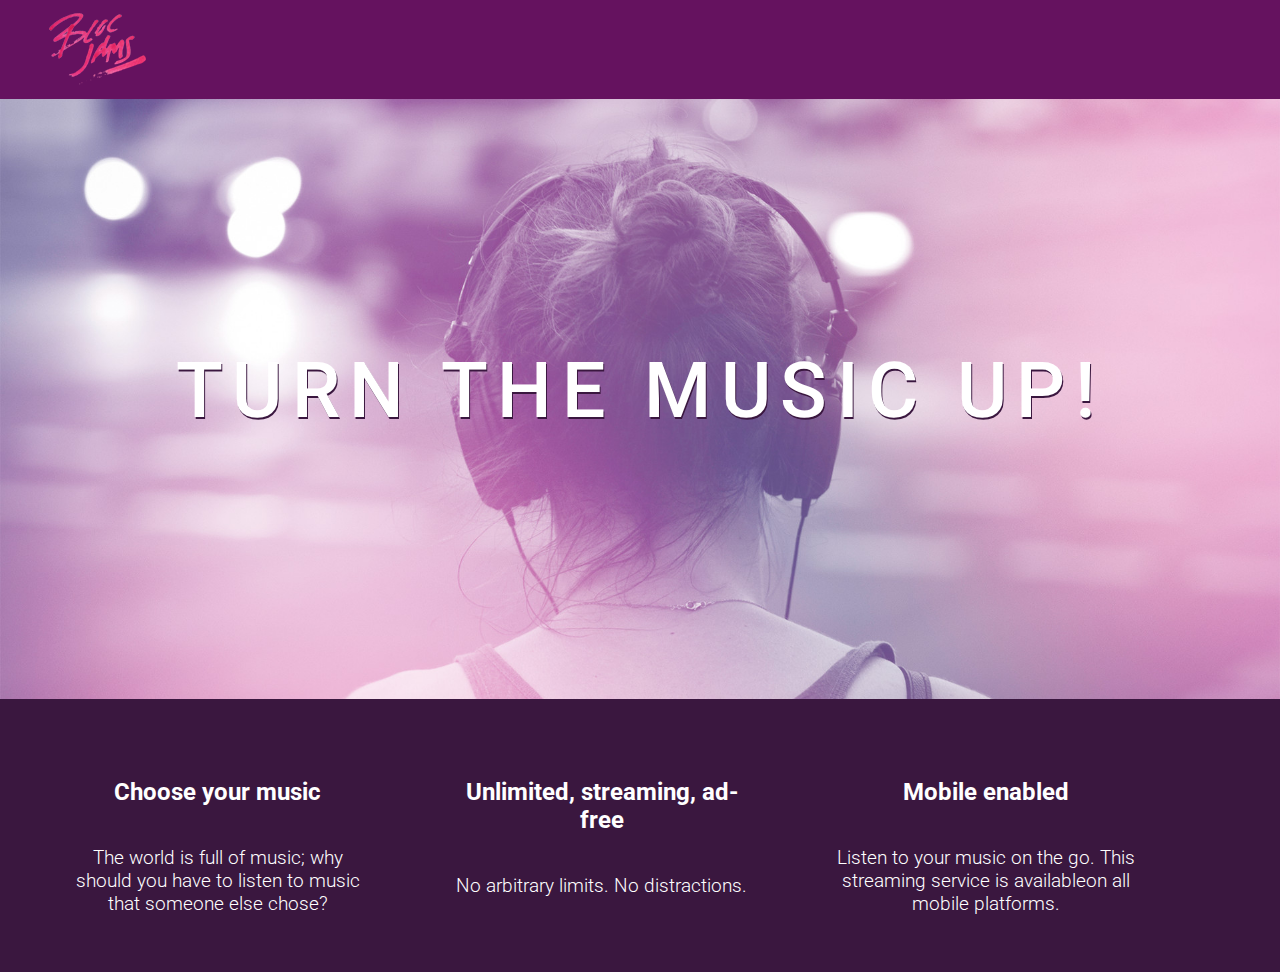
==== index.html @ 1c73dbe9 "Apply clearfix styles" ====
<!DOCTYPE html>
<html>
    <head>
        <title>Bloc Jams</title>
        <meta name="viewport" content="width=device-width, initial-scale=1">
        <link href='https://fonts.googleapis.com/css?family=Roboto:300,500' rel='stylesheet' type='text/css'>
        <link rel="stylesheet" type="text/css" href="http://code.ionicframework.com/ionicons/2.0.1/css/ionicons.min.css">
        <link rel="stylesheet" type="text/css" href="styles/normalize.css">
        <link rel="stylesheet" type="text/css" href="styles/main.css">
        <link rel="stylesheet" type="text/css" href="styles/landing.css">
    </head>
    <body class="landing">
        <nav class="navbar">
            <!-- navigation bar -->
            <img src="assets/images/bloc_jams_logo.png" alt="Bloc Jams logo" class="logo">
        </nav>
        <section class="hero-content">
            <!-- hero content -->
            <h1 class="hero-title">Turn the music up!</h1>
        </section>
        <section class="selling-points container clearfix">
            <!-- selling points -->
            <div class="point column fourth">
                <span class="ion-music-note"></span>
                <h5 class="point-title">Choose your music</h5>
                <p class="point-description">The world is full of music; why should you have to listen to music that someone else chose?</p>
            </div>
            <div class="point column fourth">
                <span class="ion-radio-waves"></span>
                <h5 class="point-title">Unlimited, streaming, ad-free</h5>
                <p class="point-description">No arbitrary limits. No distractions.</p>
            </div>
            <div class="point column fourth">
                <span class="ion-iphone"></span>
                <h5 class="point-title">Mobile enabled</h5>
                <p class="point-description">Listen to your music on the go. This streaming service is availableon all mobile platforms.</p>
            </div>
        </section>
    </body>
</html>
---- styles/main.css ----
*. *::before, *::after {
    -mox-box-sizing: border-box;
    -webkit-box-sizing: border-box;
    box-sizing: border-box;
}

html {
  height: 100%;
  font-size: 100%;
}

body {
  font-family: 'Roboto', sans-serif;
  font-weight: 300;
  color: white;
  min-height: 100%;
}

.navbar {
  padding: 0.5rem;
  background-color: rgb(101,18,95);
}

.navbar .logo {
  position: relative;
  left: 2rem;
}

.container {
    margin: 0 auto;
    max-width: 64rem;
}

/* Medium and small screens (640px) */
@media (min-width: 640px) {
    html { font-size: 112%; }
    
    .column {
        float: left;
        padding-left: 1rem;
        padding-right: 1rem;
    }
    .column.full { width: 100%; }
    .column.two-thirds { width: 66.7%; }
    .column.half { width: 50%; }
    .column.third { width: 33.3%; }
    .column.fourth { width: 25%; }
    .column.flow-opposite { float: right; }
}

/* Large screens (1024px) */
@media (min-width: 1024px) {
    html { font-size: 120%; }
}

.clearfix::before,
.clearfix::after {
    content: " ";
    display: table;
}

.clearfix::after {
    clear: both;
}
---- styles/landing.css ----
body.landing {
  background-color: rgb(58,23,63);
}

.hero-content {
  position: relative;
  min-height: 600px;
  background-image: url(../assets/images/bloc_jams_bg.jpg);
  background-repeat: no-repeat;
  background-position: center center;
  background-size: cover;
}

.hero-content .hero-title {
  position: absolute;
  top: 40%;
  -webkit-transform: translateY(-50%);
  -moz-transform: translateY(-50%);
  -ms-transform: translateY(-50%);
  transform: translateY(-50%);
  width: 100%;
  text-align: center;
  font-size: 4rem;
  text-transform: uppercase;
  letter-spacing: 0.5rem;
  text-shadow: 1px 2px 0px rgb(58,23,63);
}

.hero-title {
  font-weight: 500;
}

.selling-points {
  position: relative;
}

.point {
  position: relative;
  padding: 2rem;
  text-align: center;
}

.point .point-title {
  font-size: 1.25rem;
}

.ion-music-note,
.ion-radio-waves,
.ion-iphone {
  color: rgb(233,50,117);
  font-size: 5rem;
}
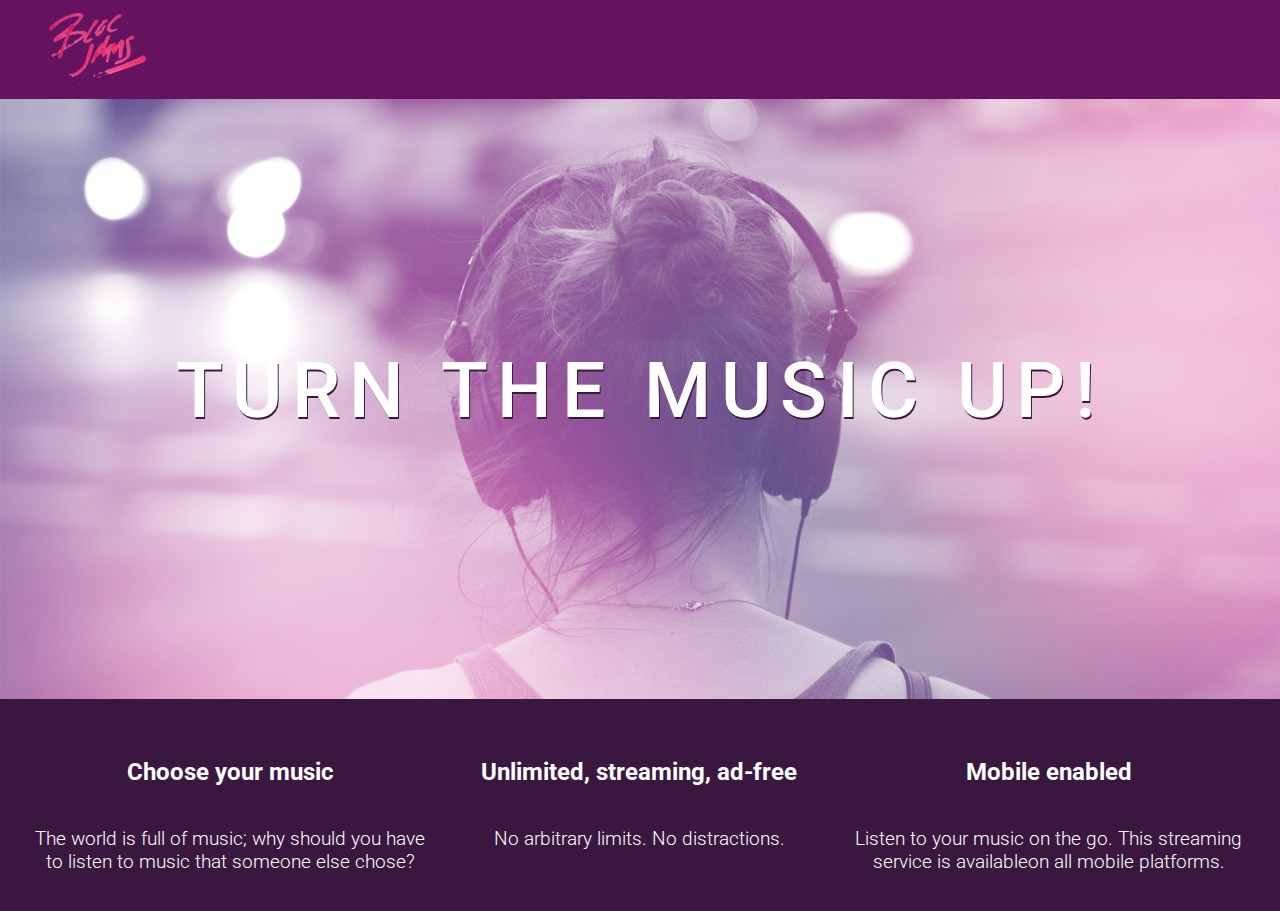
==== commit bf62098b: "Change column widths on landing page" ====
--- a/index.html
+++ b/index.html
@@ -20,17 +20,17 @@
         </section>
         <section class="selling-points container clearfix">
             <!-- selling points -->
-            <div class="point column fourth">
+            <div class="point column third">
                 <span class="ion-music-note"></span>
                 <h5 class="point-title">Choose your music</h5>
                 <p class="point-description">The world is full of music; why should you have to listen to music that someone else chose?</p>
             </div>
-            <div class="point column fourth">
+            <div class="point column third">
                 <span class="ion-radio-waves"></span>
                 <h5 class="point-title">Unlimited, streaming, ad-free</h5>
                 <p class="point-description">No arbitrary limits. No distractions.</p>
             </div>
-            <div class="point column fourth">
+            <div class="point column third">
                 <span class="ion-iphone"></span>
                 <h5 class="point-title">Mobile enabled</h5>
                 <p class="point-description">Listen to your music on the go. This streaming service is availableon all mobile platforms.</p>
--- a/styles/main.css
+++ b/styles/main.css
@@ -37,8 +37,6 @@
     
     .column {
         float: left;
-        padding-left: 1rem;
-        padding-right: 1rem;
     }
     .column.full { width: 100%; }
     .column.two-thirds { width: 66.7%; }
--- a/styles/landing.css
+++ b/styles/landing.css
@@ -36,7 +36,7 @@
 
 .point {
   position: relative;
-  padding: 2rem;
+  padding: 1rem 0rem 1rem;
   text-align: center;
 }
 
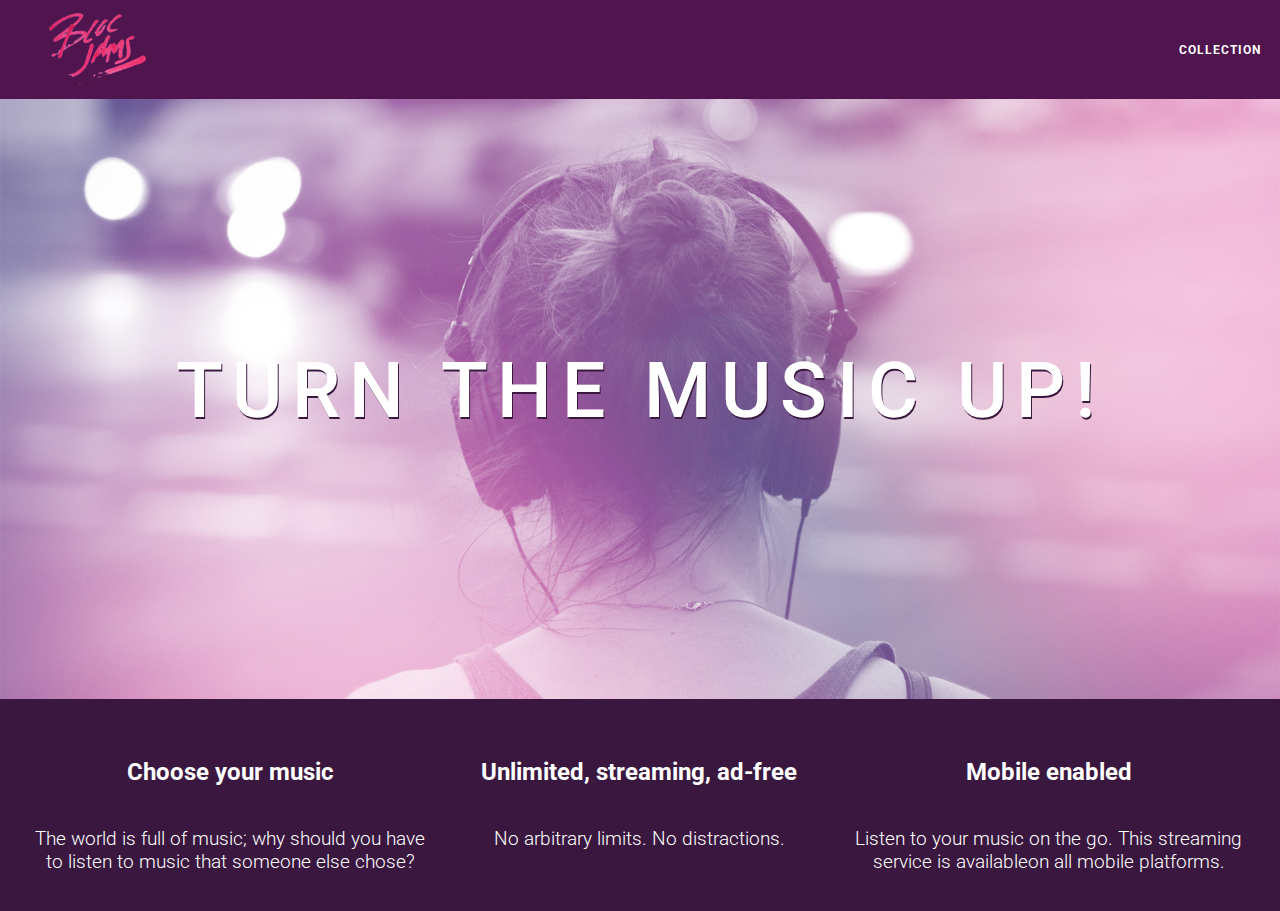
==== commit a9eb3f40: "Add collection view html and css" ====
--- a/index.html
+++ b/index.html
@@ -12,7 +12,12 @@
     <body class="landing">
         <nav class="navbar">
             <!-- navigation bar -->
-            <img src="assets/images/bloc_jams_logo.png" alt="Bloc Jams logo" class="logo">
+            <a href="index.html" class="logo">
+                <img src="assets/images/bloc_jams_logo.png" alt="bloc jams logo">
+            </a>
+            <div class="links-container">
+                <a href="collection.html" class="navbar-link">collection</a>
+            </div>
         </nav>
         <section class="hero-content">
             <!-- hero content -->
--- a/styles/main.css
+++ b/styles/main.css
@@ -17,13 +17,46 @@
 }
 
 .navbar {
+    position: relative;
   padding: 0.5rem;
-  background-color: rgb(101,18,95);
+  background-color: rgba(101,18,95,0.5);
+    z-index: 1;
 }
 
 .navbar .logo {
   position: relative;
   left: 2rem;
+    cursor: pointer;
+}
+
+.navbar .links-container {
+    display: table;
+    position: absolute;
+    top: 0;
+    right: 0;
+    height: 100px;
+    color: white;
+    text-decoration: none;
+}
+
+.links-container .navbar-link {
+    display: table-cell;
+    position: relative;
+    height: 100%;
+    padding-left: 1rem;
+    padding-right: 1rem;
+    vertical-align: middle;
+    color: white;
+    font-size: 0.625rem;
+    letter-spacing: 0.05rem;
+    font-weight: 700;
+    text-transform: uppercase;
+    text-decoration: none;
+    cursor: pointer;
+}
+
+.links-container .navbar-link:hover {
+    color: rgb(233,50,117);
 }
 
 .container {
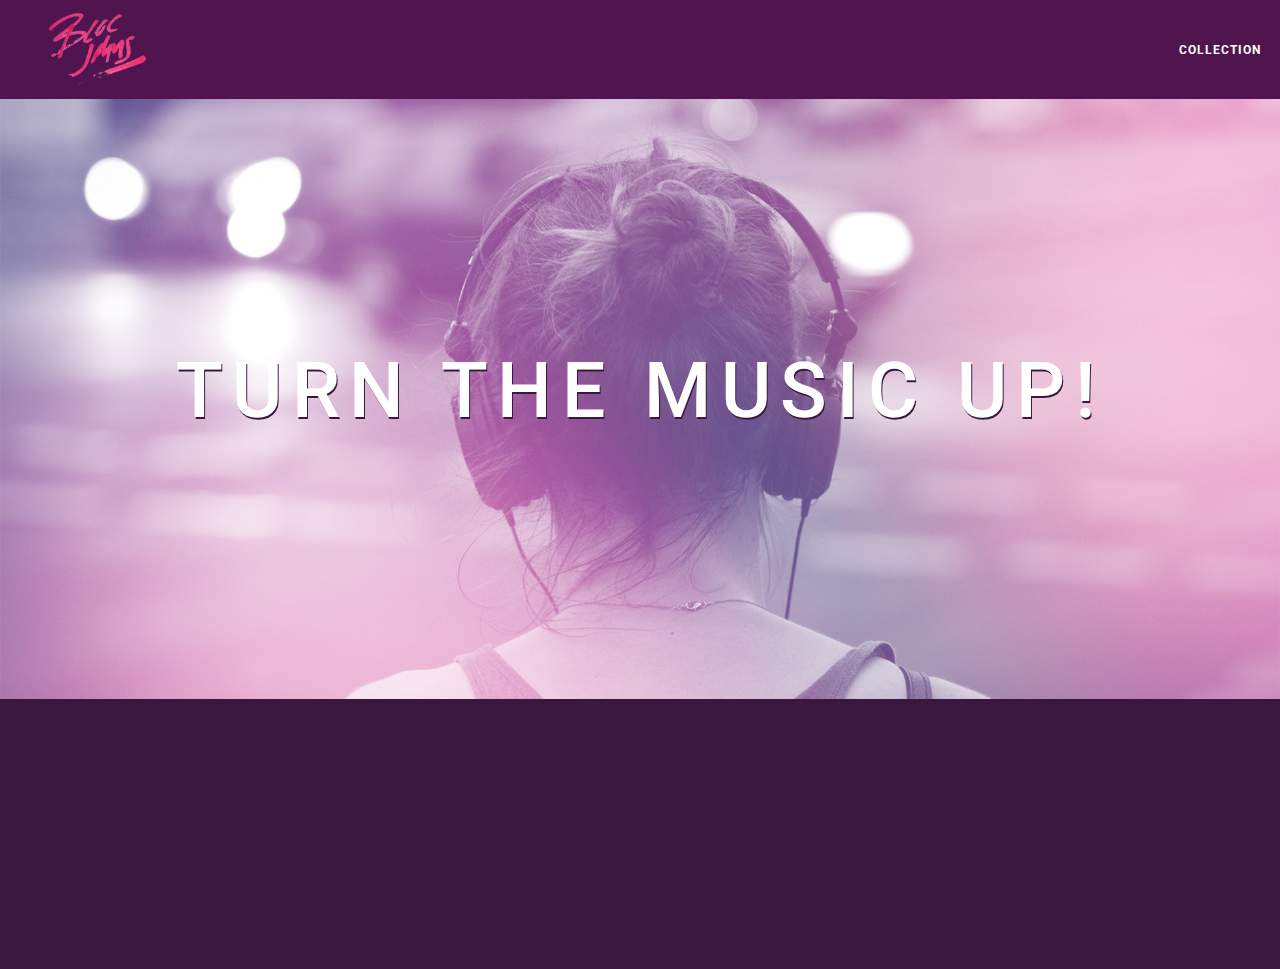
==== commit 4a44e4dd: "Link JS file to landing page" ====
--- a/index.html
+++ b/index.html
@@ -41,5 +41,6 @@
                 <p class="point-description">Listen to your music on the go. This streaming service is availableon all mobile platforms.</p>
             </div>
         </section>
+      <script src="scripts/landing.js"></script>
     </body>
 </html>
--- a/styles/main.css
+++ b/styles/main.css
@@ -64,6 +64,10 @@
     max-width: 64rem;
 }
 
+.container.narrow {
+    max-width: 56rem;
+}
+
 /* Medium and small screens (640px) */
 @media (min-width: 640px) {
     html { font-size: 112%; }
--- a/styles/landing.css
+++ b/styles/landing.css
@@ -38,6 +38,16 @@
   position: relative;
   padding: 1rem 0rem 1rem;
   text-align: center;
+  opacity: 0;
+  -webkit-transform: scaleX(0.9) translateY(3rem);
+  -moz-transform: scaleX(0.9) translateY(3rem);
+  transform: scaleX(0.9) translateY(3rem);
+  -webkit-transition: all 0.25s ease-in-out;
+  -moz-transition: all 0.25s ease-in-out;
+  transition: all 0.25s ease-in-out;
+  -webkit-transition-delay: 0.2s;
+  -moz-transition-delay: 0.2s;
+  transition-delay: 0.2s;
 }
 
 .point .point-title {
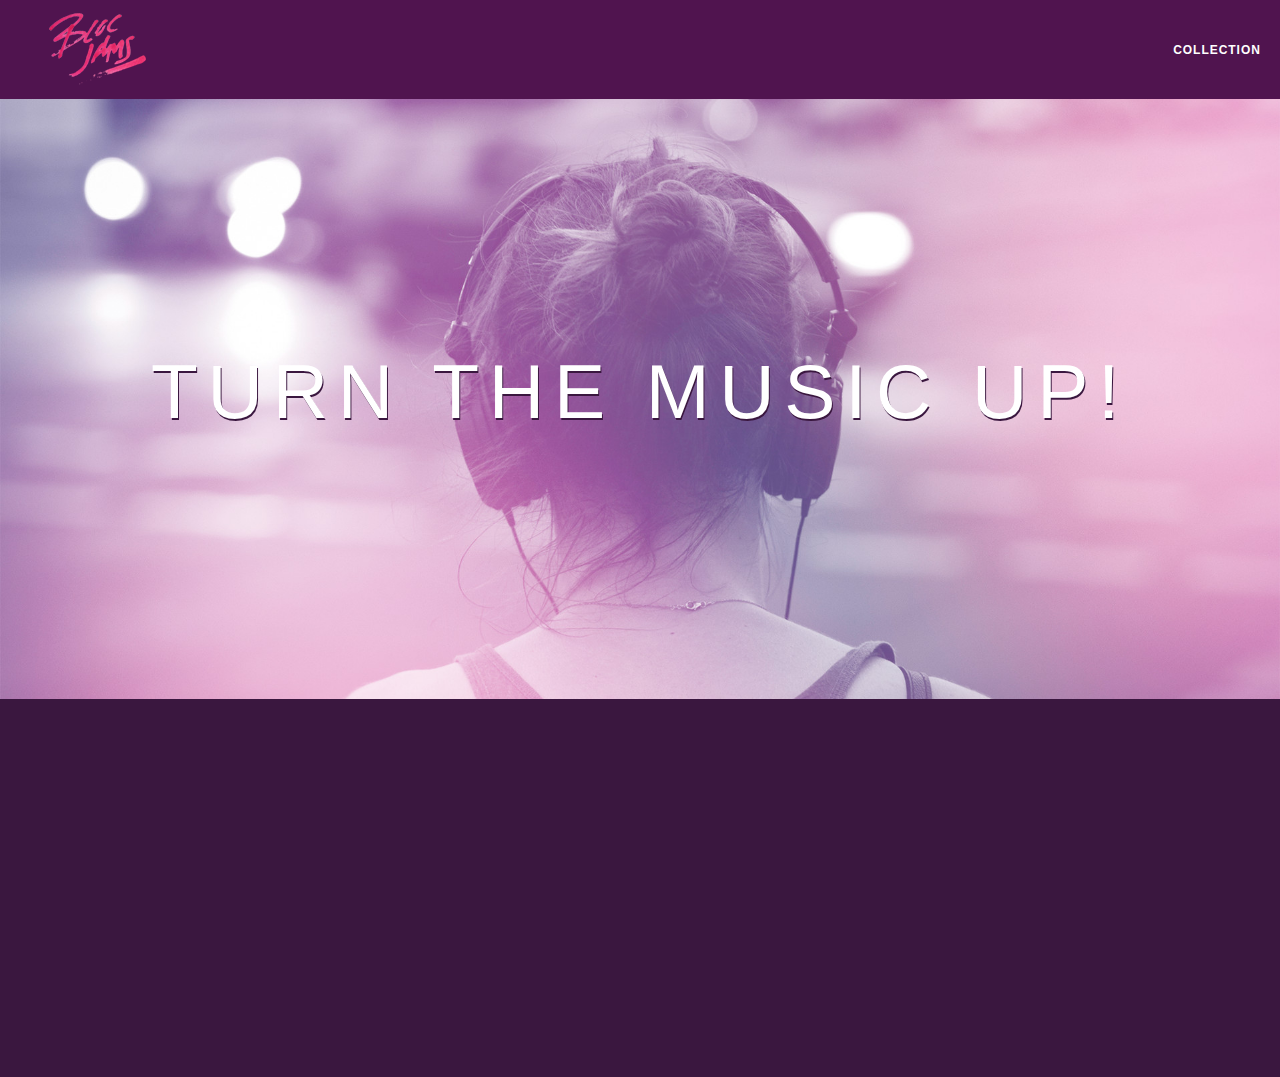
==== commit ca404211: "Update rel links in views" ====
--- a/index.html
+++ b/index.html
@@ -3,8 +3,8 @@
     <head>
         <title>Bloc Jams</title>
         <meta name="viewport" content="width=device-width, initial-scale=1">
-        <link href='https://fonts.googleapis.com/css?family=Roboto:300,500' rel='stylesheet' type='text/css'>
-        <link rel="stylesheet" type="text/css" href="http://code.ionicframework.com/ionicons/2.0.1/css/ionicons.min.css">
+        <link rel="stylesheet" type="text/css" href="styles/fonts.css">
+        <link rel="stylesheet" type="text/css" href="styles/ionicons.min.css">
         <link rel="stylesheet" type="text/css" href="styles/normalize.css">
         <link rel="stylesheet" type="text/css" href="styles/main.css">
         <link rel="stylesheet" type="text/css" href="styles/landing.css">
@@ -41,6 +41,7 @@
                 <p class="point-description">Listen to your music on the go. This streaming service is availableon all mobile platforms.</p>
             </div>
         </section>
-      <script src="scripts/landing.js"></script>
+        <script src='scripts/jquery.min.js'></script>
+        <script src="scripts/landing.js"></script>
     </body>
 </html>
--- a/styles/fonts.css
+++ b/styles/fonts.css
@@ -0,0 +1,280 @@
+/* cyrillic-ext */
+@font-face {
+  font-family: 'Open Sans';
+  font-style: normal;
+  font-weight: 300;
+  src: local('Open Sans Light'), local('OpenSans-Light'), url(https://fonts.gstatic.com/s/opensans/v13/DXI1ORHCpsQm3Vp6mXoaTa-j2U0lmluP9RWlSytm3ho.woff2) format('woff2');
+  unicode-range: U+0460-052F, U+20B4, U+2DE0-2DFF, U+A640-A69F;
+}
+/* cyrillic */
+@font-face {
+  font-family: 'Open Sans';
+  font-style: normal;
+  font-weight: 300;
+  src: local('Open Sans Light'), local('OpenSans-Light'), url(https://fonts.gstatic.com/s/opensans/v13/DXI1ORHCpsQm3Vp6mXoaTZX5f-9o1vgP2EXwfjgl7AY.woff2) format('woff2');
+  unicode-range: U+0400-045F, U+0490-0491, U+04B0-04B1, U+2116;
+}
+/* greek-ext */
+@font-face {
+  font-family: 'Open Sans';
+  font-style: normal;
+  font-weight: 300;
+  src: local('Open Sans Light'), local('OpenSans-Light'), url(https://fonts.gstatic.com/s/opensans/v13/DXI1ORHCpsQm3Vp6mXoaTRWV49_lSm1NYrwo-zkhivY.woff2) format('woff2');
+  unicode-range: U+1F00-1FFF;
+}
+/* greek */
+@font-face {
+  font-family: 'Open Sans';
+  font-style: normal;
+  font-weight: 300;
+  src: local('Open Sans Light'), local('OpenSans-Light'), url(https://fonts.gstatic.com/s/opensans/v13/DXI1ORHCpsQm3Vp6mXoaTaaRobkAwv3vxw3jMhVENGA.woff2) format('woff2');
+  unicode-range: U+0370-03FF;
+}
+/* vietnamese */
+@font-face {
+  font-family: 'Open Sans';
+  font-style: normal;
+  font-weight: 300;
+  src: local('Open Sans Light'), local('OpenSans-Light'), url(https://fonts.gstatic.com/s/opensans/v13/DXI1ORHCpsQm3Vp6mXoaTf8zf_FOSsgRmwsS7Aa9k2w.woff2) format('woff2');
+  unicode-range: U+0102-0103, U+1EA0-1EF9, U+20AB;
+}
+/* latin-ext */
+@font-face {
+  font-family: 'Open Sans';
+  font-style: normal;
+  font-weight: 300;
+  src: local('Open Sans Light'), local('OpenSans-Light'), url(https://fonts.gstatic.com/s/opensans/v13/DXI1ORHCpsQm3Vp6mXoaTT0LW-43aMEzIO6XUTLjad8.woff2) format('woff2');
+  unicode-range: U+0100-024F, U+1E00-1EFF, U+20A0-20AB, U+20AD-20CF, U+2C60-2C7F, U+A720-A7FF;
+}
+/* latin */
+@font-face {
+  font-family: 'Open Sans';
+  font-style: normal;
+  font-weight: 300;
+  src: local('Open Sans Light'), local('OpenSans-Light'), url(https://fonts.gstatic.com/s/opensans/v13/DXI1ORHCpsQm3Vp6mXoaTegdm0LZdjqr5-oayXSOefg.woff2) format('woff2');
+  unicode-range: U+0000-00FF, U+0131, U+0152-0153, U+02C6, U+02DA, U+02DC, U+2000-206F, U+2074, U+20AC, U+2212, U+2215;
+}
+/* cyrillic-ext */
+@font-face {
+  font-family: 'Open Sans';
+  font-style: normal;
+  font-weight: 400;
+  src: local('Open Sans'), local('OpenSans'), url(https://fonts.gstatic.com/s/opensans/v13/K88pR3goAWT7BTt32Z01mxJtnKITppOI_IvcXXDNrsc.woff2) format('woff2');
+  unicode-range: U+0460-052F, U+20B4, U+2DE0-2DFF, U+A640-A69F;
+}
+/* cyrillic */
+@font-face {
+  font-family: 'Open Sans';
+  font-style: normal;
+  font-weight: 400;
+  src: local('Open Sans'), local('OpenSans'), url(https://fonts.gstatic.com/s/opensans/v13/RjgO7rYTmqiVp7vzi-Q5URJtnKITppOI_IvcXXDNrsc.woff2) format('woff2');
+  unicode-range: U+0400-045F, U+0490-0491, U+04B0-04B1, U+2116;
+}
+/* greek-ext */
+@font-face {
+  font-family: 'Open Sans';
+  font-style: normal;
+  font-weight: 400;
+  src: local('Open Sans'), local('OpenSans'), url(https://fonts.gstatic.com/s/opensans/v13/LWCjsQkB6EMdfHrEVqA1KRJtnKITppOI_IvcXXDNrsc.woff2) format('woff2');
+  unicode-range: U+1F00-1FFF;
+}
+/* greek */
+@font-face {
+  font-family: 'Open Sans';
+  font-style: normal;
+  font-weight: 400;
+  src: local('Open Sans'), local('OpenSans'), url(https://fonts.gstatic.com/s/opensans/v13/xozscpT2726on7jbcb_pAhJtnKITppOI_IvcXXDNrsc.woff2) format('woff2');
+  unicode-range: U+0370-03FF;
+}
+/* vietnamese */
+@font-face {
+  font-family: 'Open Sans';
+  font-style: normal;
+  font-weight: 400;
+  src: local('Open Sans'), local('OpenSans'), url(https://fonts.gstatic.com/s/opensans/v13/59ZRklaO5bWGqF5A9baEERJtnKITppOI_IvcXXDNrsc.woff2) format('woff2');
+  unicode-range: U+0102-0103, U+1EA0-1EF9, U+20AB;
+}
+/* latin-ext */
+@font-face {
+  font-family: 'Open Sans';
+  font-style: normal;
+  font-weight: 400;
+  src: local('Open Sans'), local('OpenSans'), url(https://fonts.gstatic.com/s/opensans/v13/u-WUoqrET9fUeobQW7jkRRJtnKITppOI_IvcXXDNrsc.woff2) format('woff2');
+  unicode-range: U+0100-024F, U+1E00-1EFF, U+20A0-20AB, U+20AD-20CF, U+2C60-2C7F, U+A720-A7FF;
+}
+/* latin */
+@font-face {
+  font-family: 'Open Sans';
+  font-style: normal;
+  font-weight: 400;
+  src: local('Open Sans'), local('OpenSans'), url(https://fonts.gstatic.com/s/opensans/v13/cJZKeOuBrn4kERxqtaUH3VtXRa8TVwTICgirnJhmVJw.woff2) format('woff2');
+  unicode-range: U+0000-00FF, U+0131, U+0152-0153, U+02C6, U+02DA, U+02DC, U+2000-206F, U+2074, U+20AC, U+2212, U+2215;
+}
+/* cyrillic-ext */
+@font-face {
+  font-family: 'Open Sans';
+  font-style: normal;
+  font-weight: 600;
+  src: local('Open Sans Semibold'), local('OpenSans-Semibold'), url(https://fonts.gstatic.com/s/opensans/v13/MTP_ySUJH_bn48VBG8sNSq-j2U0lmluP9RWlSytm3ho.woff2) format('woff2');
+  unicode-range: U+0460-052F, U+20B4, U+2DE0-2DFF, U+A640-A69F;
+}
+/* cyrillic */
+@font-face {
+  font-family: 'Open Sans';
+  font-style: normal;
+  font-weight: 600;
+  src: local('Open Sans Semibold'), local('OpenSans-Semibold'), url(https://fonts.gstatic.com/s/opensans/v13/MTP_ySUJH_bn48VBG8sNSpX5f-9o1vgP2EXwfjgl7AY.woff2) format('woff2');
+  unicode-range: U+0400-045F, U+0490-0491, U+04B0-04B1, U+2116;
+}
+/* greek-ext */
+@font-face {
+  font-family: 'Open Sans';
+  font-style: normal;
+  font-weight: 600;
+  src: local('Open Sans Semibold'), local('OpenSans-Semibold'), url(https://fonts.gstatic.com/s/opensans/v13/MTP_ySUJH_bn48VBG8sNShWV49_lSm1NYrwo-zkhivY.woff2) format('woff2');
+  unicode-range: U+1F00-1FFF;
+}
+/* greek */
+@font-face {
+  font-family: 'Open Sans';
+  font-style: normal;
+  font-weight: 600;
+  src: local('Open Sans Semibold'), local('OpenSans-Semibold'), url(https://fonts.gstatic.com/s/opensans/v13/MTP_ySUJH_bn48VBG8sNSqaRobkAwv3vxw3jMhVENGA.woff2) format('woff2');
+  unicode-range: U+0370-03FF;
+}
+/* vietnamese */
+@font-face {
+  font-family: 'Open Sans';
+  font-style: normal;
+  font-weight: 600;
+  src: local('Open Sans Semibold'), local('OpenSans-Semibold'), url(https://fonts.gstatic.com/s/opensans/v13/MTP_ySUJH_bn48VBG8sNSv8zf_FOSsgRmwsS7Aa9k2w.woff2) format('woff2');
+  unicode-range: U+0102-0103, U+1EA0-1EF9, U+20AB;
+}
+/* latin-ext */
+@font-face {
+  font-family: 'Open Sans';
+  font-style: normal;
+  font-weight: 600;
+  src: local('Open Sans Semibold'), local('OpenSans-Semibold'), url(https://fonts.gstatic.com/s/opensans/v13/MTP_ySUJH_bn48VBG8sNSj0LW-43aMEzIO6XUTLjad8.woff2) format('woff2');
+  unicode-range: U+0100-024F, U+1E00-1EFF, U+20A0-20AB, U+20AD-20CF, U+2C60-2C7F, U+A720-A7FF;
+}
+/* latin */
+@font-face {
+  font-family: 'Open Sans';
+  font-style: normal;
+  font-weight: 600;
+  src: local('Open Sans Semibold'), local('OpenSans-Semibold'), url(https://fonts.gstatic.com/s/opensans/v13/MTP_ySUJH_bn48VBG8sNSugdm0LZdjqr5-oayXSOefg.woff2) format('woff2');
+  unicode-range: U+0000-00FF, U+0131, U+0152-0153, U+02C6, U+02DA, U+02DC, U+2000-206F, U+2074, U+20AC, U+2212, U+2215;
+}
+/* cyrillic-ext */
+@font-face {
+  font-family: 'Open Sans';
+  font-style: normal;
+  font-weight: 700;
+  src: local('Open Sans Bold'), local('OpenSans-Bold'), url(https://fonts.gstatic.com/s/opensans/v13/k3k702ZOKiLJc3WVjuplzK-j2U0lmluP9RWlSytm3ho.woff2) format('woff2');
+  unicode-range: U+0460-052F, U+20B4, U+2DE0-2DFF, U+A640-A69F;
+}
+/* cyrillic */
+@font-face {
+  font-family: 'Open Sans';
+  font-style: normal;
+  font-weight: 700;
+  src: local('Open Sans Bold'), local('OpenSans-Bold'), url(https://fonts.gstatic.com/s/opensans/v13/k3k702ZOKiLJc3WVjuplzJX5f-9o1vgP2EXwfjgl7AY.woff2) format('woff2');
+  unicode-range: U+0400-045F, U+0490-0491, U+04B0-04B1, U+2116;
+}
+/* greek-ext */
+@font-face {
+  font-family: 'Open Sans';
+  font-style: normal;
+  font-weight: 700;
+  src: local('Open Sans Bold'), local('OpenSans-Bold'), url(https://fonts.gstatic.com/s/opensans/v13/k3k702ZOKiLJc3WVjuplzBWV49_lSm1NYrwo-zkhivY.woff2) format('woff2');
+  unicode-range: U+1F00-1FFF;
+}
+/* greek */
+@font-face {
+  font-family: 'Open Sans';
+  font-style: normal;
+  font-weight: 700;
+  src: local('Open Sans Bold'), local('OpenSans-Bold'), url(https://fonts.gstatic.com/s/opensans/v13/k3k702ZOKiLJc3WVjuplzKaRobkAwv3vxw3jMhVENGA.woff2) format('woff2');
+  unicode-range: U+0370-03FF;
+}
+/* vietnamese */
+@font-face {
+  font-family: 'Open Sans';
+  font-style: normal;
+  font-weight: 700;
+  src: local('Open Sans Bold'), local('OpenSans-Bold'), url(https://fonts.gstatic.com/s/opensans/v13/k3k702ZOKiLJc3WVjuplzP8zf_FOSsgRmwsS7Aa9k2w.woff2) format('woff2');
+  unicode-range: U+0102-0103, U+1EA0-1EF9, U+20AB;
+}
+/* latin-ext */
+@font-face {
+  font-family: 'Open Sans';
+  font-style: normal;
+  font-weight: 700;
+  src: local('Open Sans Bold'), local('OpenSans-Bold'), url(https://fonts.gstatic.com/s/opensans/v13/k3k702ZOKiLJc3WVjuplzD0LW-43aMEzIO6XUTLjad8.woff2) format('woff2');
+  unicode-range: U+0100-024F, U+1E00-1EFF, U+20A0-20AB, U+20AD-20CF, U+2C60-2C7F, U+A720-A7FF;
+}
+/* latin */
+@font-face {
+  font-family: 'Open Sans';
+  font-style: normal;
+  font-weight: 700;
+  src: local('Open Sans Bold'), local('OpenSans-Bold'), url(https://fonts.gstatic.com/s/opensans/v13/k3k702ZOKiLJc3WVjuplzOgdm0LZdjqr5-oayXSOefg.woff2) format('woff2');
+  unicode-range: U+0000-00FF, U+0131, U+0152-0153, U+02C6, U+02DA, U+02DC, U+2000-206F, U+2074, U+20AC, U+2212, U+2215;
+}
+/* cyrillic-ext */
+@font-face {
+  font-family: 'Open Sans';
+  font-style: normal;
+  font-weight: 800;
+  src: local('Open Sans Extrabold'), local('OpenSans-Extrabold'), url(https://fonts.gstatic.com/s/opensans/v13/EInbV5DfGHOiMmvb1Xr-hq-j2U0lmluP9RWlSytm3ho.woff2) format('woff2');
+  unicode-range: U+0460-052F, U+20B4, U+2DE0-2DFF, U+A640-A69F;
+}
+/* cyrillic */
+@font-face {
+  font-family: 'Open Sans';
+  font-style: normal;
+  font-weight: 800;
+  src: local('Open Sans Extrabold'), local('OpenSans-Extrabold'), url(https://fonts.gstatic.com/s/opensans/v13/EInbV5DfGHOiMmvb1Xr-hpX5f-9o1vgP2EXwfjgl7AY.woff2) format('woff2');
+  unicode-range: U+0400-045F, U+0490-0491, U+04B0-04B1, U+2116;
+}
+/* greek-ext */
+@font-face {
+  font-family: 'Open Sans';
+  font-style: normal;
+  font-weight: 800;
+  src: local('Open Sans Extrabold'), local('OpenSans-Extrabold'), url(https://fonts.gstatic.com/s/opensans/v13/EInbV5DfGHOiMmvb1Xr-hhWV49_lSm1NYrwo-zkhivY.woff2) format('woff2');
+  unicode-range: U+1F00-1FFF;
+}
+/* greek */
+@font-face {
+  font-family: 'Open Sans';
+  font-style: normal;
+  font-weight: 800;
+  src: local('Open Sans Extrabold'), local('OpenSans-Extrabold'), url(https://fonts.gstatic.com/s/opensans/v13/EInbV5DfGHOiMmvb1Xr-hqaRobkAwv3vxw3jMhVENGA.woff2) format('woff2');
+  unicode-range: U+0370-03FF;
+}
+/* vietnamese */
+@font-face {
+  font-family: 'Open Sans';
+  font-style: normal;
+  font-weight: 800;
+  src: local('Open Sans Extrabold'), local('OpenSans-Extrabold'), url(https://fonts.gstatic.com/s/opensans/v13/EInbV5DfGHOiMmvb1Xr-hv8zf_FOSsgRmwsS7Aa9k2w.woff2) format('woff2');
+  unicode-range: U+0102-0103, U+1EA0-1EF9, U+20AB;
+}
+/* latin-ext */
+@font-face {
+  font-family: 'Open Sans';
+  font-style: normal;
+  font-weight: 800;
+  src: local('Open Sans Extrabold'), local('OpenSans-Extrabold'), url(https://fonts.gstatic.com/s/opensans/v13/EInbV5DfGHOiMmvb1Xr-hj0LW-43aMEzIO6XUTLjad8.woff2) format('woff2');
+  unicode-range: U+0100-024F, U+1E00-1EFF, U+20A0-20AB, U+20AD-20CF, U+2C60-2C7F, U+A720-A7FF;
+}
+/* latin */
+@font-face {
+  font-family: 'Open Sans';
+  font-style: normal;
+  font-weight: 800;
+  src: local('Open Sans Extrabold'), local('OpenSans-Extrabold'), url(https://fonts.gstatic.com/s/opensans/v13/EInbV5DfGHOiMmvb1Xr-hugdm0LZdjqr5-oayXSOefg.woff2) format('woff2');
+  unicode-range: U+0000-00FF, U+0131, U+0152-0153, U+02C6, U+02DA, U+02DC, U+2000-206F, U+2074, U+20AC, U+2212, U+2215;
+}
